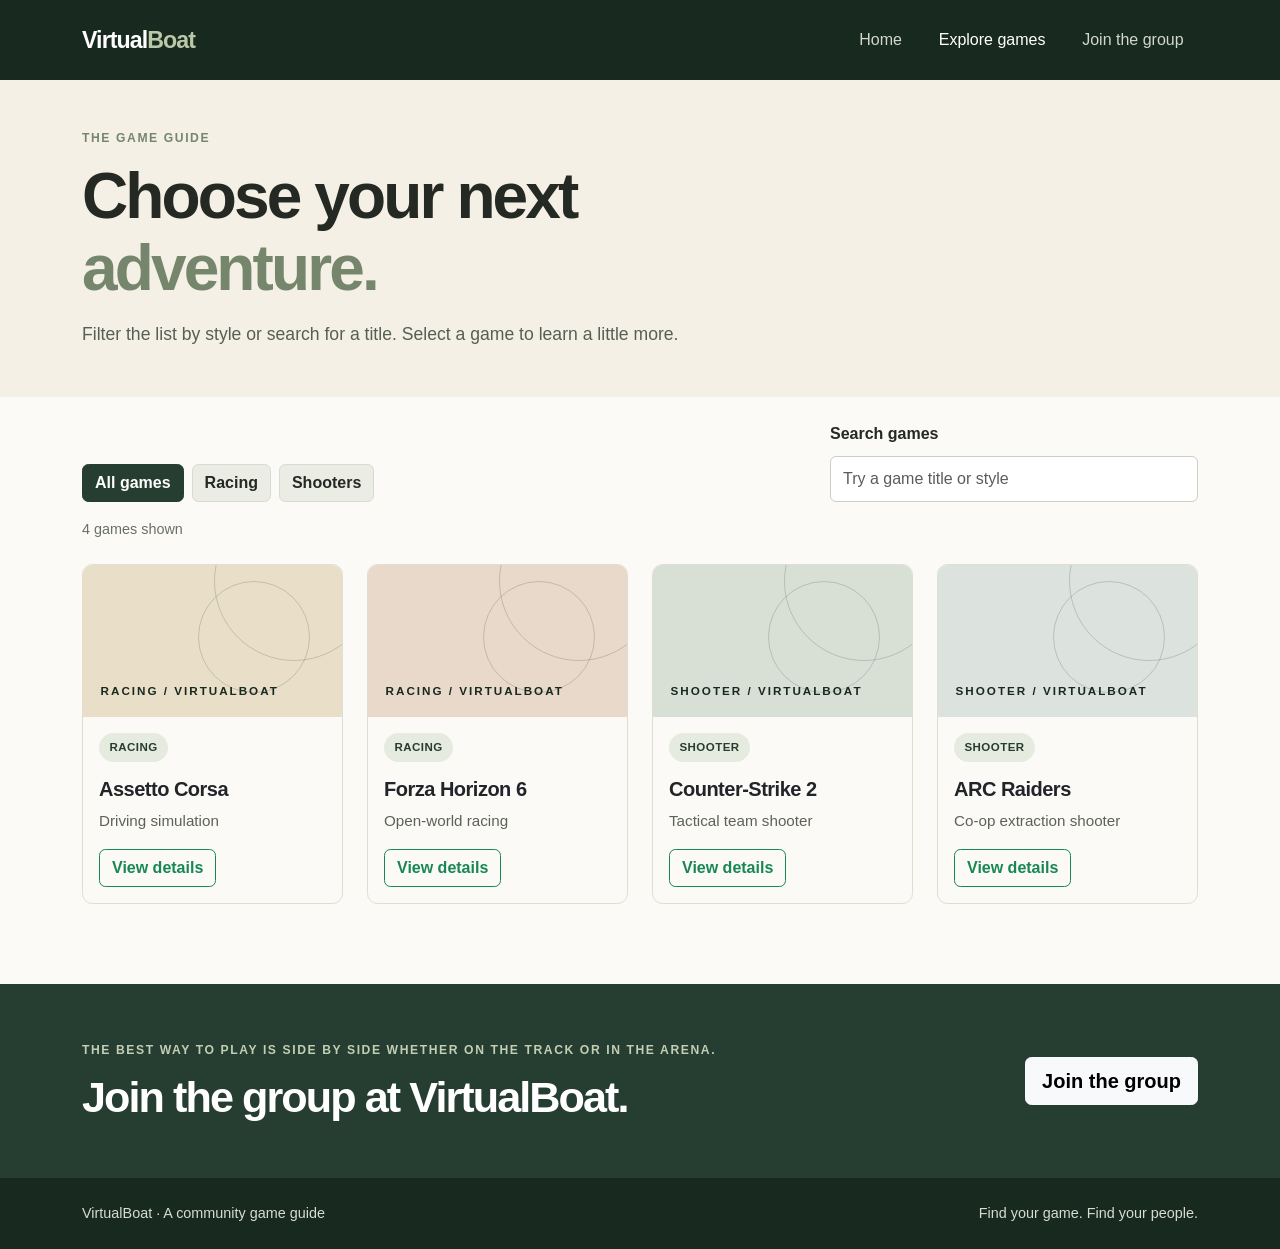
==== Assignment 1 Website/games.html @ ae5b58b9 "Add files via upload" ====
<!doctype html>
<html lang="en">
<head>
  <meta charset="utf-8">
  <meta name="viewport" content="width=device-width, initial-scale=1">
  <meta name="description" content="Explore racing and shooter games on VirtualBoat.">
  <title>Explore Games | VirtualBoat</title>
  <link href="https://cdn.jsdelivr.net/npm/bootstrap@5.3.3/dist/css/bootstrap.min.css" rel="stylesheet">
  <link href="css/styles.css" rel="stylesheet">
</head>
<body>
  <header>
    <nav class="navbar navbar-expand-lg navbar-dark site-nav">
      <div class="container">
        <a class="navbar-brand" href="index.html">Virtual<span>Boat</span></a>
        <button class="navbar-toggler" type="button" data-bs-toggle="collapse" data-bs-target="#siteNavigation" aria-controls="siteNavigation" aria-expanded="false" aria-label="Toggle navigation">
          <span class="navbar-toggler-icon"></span>
        </button>
        <div class="collapse navbar-collapse" id="siteNavigation">
          <ul class="navbar-nav ms-auto align-items-lg-center gap-lg-2">
            <li class="nav-item"><a class="nav-link" href="index.html">Home</a></li>
            <li class="nav-item"><a class="nav-link active" aria-current="page" href="games.html">Explore games</a></li>
            <li class="nav-item"><a class="nav-link" href="join.html">Join the group</a></li>
          </ul>
        </div>
      </div>
    </nav>
  </header>

  <main>
    <section class="page-intro">
      <div class="container py-5">
        <p class="eyebrow">The game guide</p>
        <h1>Choose your next <span>adventure.</span></h1>
        <p class="intro-copy">Filter the list by style or search for a title. Select a game to learn a little more.</p>
      </div>
    </section>

    <section class="section-pad pt-4">
      <div class="container">
        <div class="game-controls">
          <div class="filter-group" role="group" aria-label="Filter games by category">
            <button class="btn filter-button active" type="button" data-filter="all" aria-pressed="true">All games</button>
            <button class="btn filter-button" type="button" data-filter="racing" aria-pressed="false">Racing</button>
            <button class="btn filter-button" type="button" data-filter="shooter" aria-pressed="false">Shooters</button>
          </div>
          <div class="search-wrap">
            <label for="gameSearch" class="form-label">Search games</label>
            <input class="form-control" type="search" id="gameSearch" placeholder="Try a game title or style" autocomplete="off">
          </div>
        </div>
        <p class="results-count" id="resultsCount" aria-live="polite"></p>
        <div class="row g-4" id="gamesGrid" aria-live="polite"></div>
        <p class="empty-state d-none" id="emptyState">No games match your search. Try another title or category.</p>
      </div>
    </section>

    <section class="join-banner">
      <div class="container d-flex flex-column flex-md-row align-items-md-center justify-content-between gap-3">
        <div>
          <p class="eyebrow">The best way to play is side by side whether on the track or in the arena.</p>
          <h2>Join the group at VirtualBoat.</h2>
        </div>
        <a class="btn btn-light btn-lg" href="join.html">Join the group</a>
      </div>
    </section>
  </main>

  <footer class="site-footer">
    <div class="container d-flex flex-column flex-sm-row justify-content-between gap-2">
      <span>VirtualBoat · A community game guide</span>
      <span>Find your game. Find your people.</span>
    </div>
  </footer>

  <div class="modal fade" id="gameDetailsModal" tabindex="-1" aria-labelledby="gameDetailsTitle" aria-hidden="true">
    <div class="modal-dialog modal-dialog-centered">
      <div class="modal-content game-modal">
        <div class="modal-header">
          <div>
            <p class="eyebrow mb-1" id="gameDetailsGenre"></p>
            <h2 class="modal-title fs-4" id="gameDetailsTitle"></h2>
          </div>
          <button type="button" class="btn-close" data-bs-dismiss="modal" aria-label="Close"></button>
        </div>
        <div class="modal-body">
          <p id="gameDetailsDescription"></p>
          <p class="mb-0"><strong>Style:</strong> <span id="gameDetailsStyle"></span></p>
        </div>
        <div class="modal-footer">
          <a class="btn btn-primary" href="join.html">Join the community</a>
          <button type="button" class="btn btn-outline-secondary" data-bs-dismiss="modal">Close</button>
        </div>
      </div>
    </div>
  </div>

  <script src="https://code.jquery.com/jquery-3.7.1.min.js"></script>
  <script src="https://cdn.jsdelivr.net/npm/bootstrap@5.3.3/dist/js/bootstrap.bundle.min.js"></script>
  <script src="js/app.js"></script>
</body>
</html>
---- Assignment 1 Website/css/styles.css ----
:root {
  --forest: #263d31;
  --forest-deep: #18291f;
  --moss: #76866c;
  --cream: #f4f0e5;
  --paper: #fbfaf6;
  --charcoal: #242923;
  --muted: #697066;
  --line: #deded1;
  --clay: #c27e59;
}

body {
  background: var(--paper);
  color: var(--charcoal);
  font-family: "Segoe UI", Arial, sans-serif;
  line-height: 1.65;
}

a {
  color: inherit;
}

.site-nav {
  background: var(--forest-deep);
  padding: 1rem 0;
}

.navbar-brand {
  color: #fff;
  font-size: 1.45rem;
  font-weight: 750;
  letter-spacing: -0.04em;
}

.navbar-brand span {
  color: #bac8a8;
}

.navbar-nav .nav-link {
  color: #d1d7cd;
  padding-inline: 0.9rem !important;
}

.navbar-nav .nav-link:hover,
.navbar-nav .nav-link:focus,
.navbar-nav .nav-link.active {
  color: #fff;
}

.hero-section {
  background: var(--forest);
  color: #fff;
  overflow: hidden;
}

.py-lg-6 {
  padding-block: 6rem !important;
}

.eyebrow {
  color: var(--moss);
  font-size: 0.76rem;
  font-weight: 750;
  letter-spacing: 0.13em;
  margin-bottom: 0.8rem;
  text-transform: uppercase;
}

.hero-section .eyebrow,
.join-banner .eyebrow {
  color: #c3cfb4;
}

h1,
h2,
h3 {
  font-weight: 750;
  letter-spacing: -0.045em;
  line-height: 1.12;
}

h1 {
  font-size: clamp(2.65rem, 6vw, 5.2rem);
  max-width: 11ch;
}

h1 span {
  color: #c5d2b6;
}

.hero-copy {
  color: #e0e5dc;
  font-size: 1.15rem;
  margin-top: 1.4rem;
  max-width: 38rem;
}

.btn {
  border-radius: 0.4rem;
  font-weight: 650;
}

.btn-primary {
  --bs-btn-bg: var(--forest);
  --bs-btn-border-color: var(--forest);
  --bs-btn-hover-bg: var(--forest-deep);
  --bs-btn-hover-border-color: var(--forest-deep);
  --bs-btn-active-bg: var(--forest-deep);
  --bs-btn-active-border-color: var(--forest-deep);
  --bs-btn-focus-shadow-rgb: 38, 61, 49;
}

.hero-section .btn-primary {
  --bs-btn-bg: #d6dfc9;
  --bs-btn-border-color: #d6dfc9;
  --bs-btn-color: var(--forest-deep);
  --bs-btn-hover-bg: #fff;
  --bs-btn-hover-border-color: #fff;
  --bs-btn-hover-color: var(--forest-deep);
}

.hero-section .btn-outline-light {
  --bs-btn-hover-color: var(--forest-deep);
}

.hero-art {
  align-items: center;
  aspect-ratio: 1.08;
  background: #314a3c;
  border: 1px solid rgba(255, 255, 255, 0.15);
  border-radius: 50%;
  display: flex;
  justify-content: center;
  margin-inline: auto;
  max-width: 25rem;
  overflow: hidden;
  position: relative;
  width: 100%;
}

.hero-art::before,
.hero-art::after {
  border: 1px solid rgba(221, 229, 210, 0.3);
  border-radius: 50%;
  content: "";
  position: absolute;
}

.hero-art::before {
  height: 72%;
  transform: rotate(-35deg) scaleX(1.35);
  width: 72%;
}

.hero-art::after {
  height: 55%;
  transform: rotate(40deg) scaleX(1.4);
  width: 55%;
}

.hero-orbit {
  border-radius: 50%;
  height: 1rem;
  position: absolute;
  width: 1rem;
}

.orbit-one {
  background: #c98b68;
  left: 24%;
  top: 27%;
}

.orbit-two {
  background: #c7d2b8;
  bottom: 22%;
  right: 23%;
}

.hero-art-mark {
  color: rgba(242, 241, 228, 0.9);
  font-size: clamp(4rem, 10vw, 7rem);
  font-weight: 800;
  letter-spacing: -0.1em;
  position: relative;
  z-index: 1;
}

.hero-art-label {
  bottom: 15%;
  color: #e1e7d9;
  font-size: 0.63rem;
  font-weight: 700;
  letter-spacing: 0.2em;
  position: absolute;
  z-index: 2;
}

.section-pad {
  padding-block: 5rem;
}

.section-muted {
  background: var(--cream);
}

.section-heading {
  align-items: end;
  display: flex;
  flex-wrap: wrap;
  gap: 1rem;
  justify-content: space-between;
  margin-bottom: 2rem;
}

.section-heading h2,
.join-banner h2 {
  font-size: clamp(1.9rem, 4vw, 2.7rem);
  margin-bottom: 0;
}

.text-link {
  color: var(--forest);
  font-weight: 700;
  text-decoration-color: rgba(38, 61, 49, 0.35);
  text-underline-offset: 0.25em;
}

.text-link:hover,
.text-link:focus {
  color: var(--forest-deep);
  text-decoration-color: currentColor;
}

.category-panel {
  background: #e9e7d9;
  border: 1px solid #ddded0;
  border-radius: 0.75rem;
  min-height: 16rem;
  overflow: hidden;
  padding: clamp(1.5rem, 4vw, 2.5rem);
  position: relative;
}

.category-panel::after {
  border: 1px solid rgba(38, 61, 49, 0.16);
  border-radius: 50%;
  content: "";
  height: 15rem;
  position: absolute;
  right: -4rem;
  top: 2rem;
  width: 15rem;
}

.shooter-panel {
  background: #e1e6dc;
}

.category-index {
  color: var(--moss);
  font-size: 0.74rem;
  font-weight: 750;
  letter-spacing: 0.12em;
}

.category-panel h3 {
  font-size: clamp(1.55rem, 3vw, 2rem);
  margin: 2rem 0 0.7rem;
  max-width: 17rem;
  position: relative;
  z-index: 1;
}

.category-panel p,
.category-panel a {
  max-width: 27rem;
  position: relative;
  z-index: 1;
}

.category-panel p {
  color: #535b52;
}

.game-card {
  height: 100%;
}

.game-card .card {
  background: var(--paper);
  border: 1px solid var(--line);
  border-radius: 0.65rem;
  height: 100%;
  overflow: hidden;
  transition: transform 160ms ease, box-shadow 160ms ease;
}

.game-card .card:hover {
  box-shadow: 0 0.8rem 2rem rgba(36, 41, 35, 0.1);
  transform: translateY(-3px);
}

.game-art {
  align-items: end;
  background: #dce4d6;
  display: flex;
  min-height: 9.5rem;
  overflow: hidden;
  padding: 1.1rem;
  position: relative;
}

.game-art::before,
.game-art::after {
  border: 1px solid rgba(38, 61, 49, 0.2);
  border-radius: 50%;
  content: "";
  position: absolute;
}

.game-art::before {
  height: 10rem;
  right: -2rem;
  top: -4rem;
  width: 10rem;
}

.game-art::after {
  height: 7rem;
  right: 2rem;
  top: 1rem;
  width: 7rem;
}

.game-art.racing-art {
  background: #e9dfc9;
}

.game-art.shooter-art {
  background: #d8e0d6;
}

.game-art.arc-art {
  background: #dce2de;
}

.game-art.forza-art {
  background: #e8d9cb;
}

.game-art-label {
  color: var(--forest-deep);
  font-size: 0.73rem;
  font-weight: 800;
  letter-spacing: 0.17em;
  position: relative;
  text-transform: uppercase;
  z-index: 1;
}

.genre-badge {
  background: #e6ebdf;
  border-radius: 99rem;
  color: var(--forest);
  display: inline-block;
  font-size: 0.72rem;
  font-weight: 750;
  letter-spacing: 0.04em;
  padding: 0.3rem 0.65rem;
  text-transform: uppercase;
}

.game-card .card-title {
  font-size: 1.25rem;
  letter-spacing: -0.025em;
}

.game-card .card-text {
  color: #5c625a;
  font-size: 0.95rem;
}

.game-card .card-body {
  display: flex;
  flex-direction: column;
}

.game-card .card-body .btn {
  align-self: flex-start;
  margin-top: auto;
}

.join-banner {
  background: var(--forest);
  color: #fff;
  padding-block: 3.5rem;
}

.join-banner h2 {
  max-width: 35rem;
}

.site-footer {
  background: var(--forest-deep);
  color: #d7ddd2;
  font-size: 0.9rem;
  padding-block: 1.5rem;
}

.page-intro {
  background: var(--cream);
}

.page-intro h1 {
  font-size: clamp(2.5rem, 5vw, 4.25rem);
  max-width: 18ch;
}

.page-intro h1 span {
  color: var(--moss);
}

.intro-copy {
  color: #575f55;
  font-size: 1.1rem;
  margin-bottom: 0;
  margin-top: 1rem;
  max-width: 40rem;
}

.game-controls {
  align-items: end;
  display: flex;
  flex-wrap: wrap;
  gap: 1.5rem;
  justify-content: space-between;
  margin-bottom: 1rem;
}

.filter-group {
  display: flex;
  flex-wrap: wrap;
  gap: 0.5rem;
}

.filter-button {
  background: #ebece4;
  border: 1px solid #d6dbd0;
  color: var(--charcoal);
}

.filter-button:hover,
.filter-button:focus,
.filter-button.active {
  background: var(--forest);
  border-color: var(--forest);
  color: #fff;
}

.search-wrap {
  max-width: 23rem;
  width: 100%;
}

.search-wrap .form-label,
.form-label {
  font-weight: 650;
}

.form-control,
.form-select {
  border-color: #cbd0c6;
  min-height: 2.9rem;
}

.form-control:focus,
.form-select:focus {
  border-color: var(--moss);
  box-shadow: 0 0 0 0.2rem rgba(118, 134, 108, 0.2);
}

.results-count {
  color: var(--muted);
  font-size: 0.9rem;
  margin-bottom: 1.4rem;
}

.empty-state {
  background: var(--cream);
  border-radius: 0.5rem;
  color: var(--muted);
  margin-top: 1rem;
  padding: 1.25rem;
}

.signup-card {
  background: #fff;
  border: 1px solid var(--line);
  border-radius: 0.75rem;
  box-shadow: 0 0.75rem 2.5rem rgba(36, 41, 35, 0.06);
  padding: clamp(1.5rem, 5vw, 3rem);
}

.signup-card-heading {
  margin-bottom: 2rem;
}

.signup-card-heading h2 {
  font-size: 2rem;
  margin-bottom: 0.7rem;
}

.signup-card-heading > p:last-child {
  color: var(--muted);
}

.form-feedback {
  color: var(--forest);
  font-weight: 650;
}

.game-modal {
  border: 0;
  border-radius: 0.75rem;
}

.game-modal .modal-header,
.game-modal .modal-body,
.game-modal .modal-footer {
  padding-inline: 1.5rem;
}

.game-modal .modal-header {
  padding-top: 1.5rem;
}

.signup-toast {
  background: #fff;
  border: 1px solid var(--line);
}

@media (max-width: 767.98px) {
  .py-lg-6 {
    padding-block: 3.5rem !important;
  }

  .section-pad {
    padding-block: 3.5rem;
  }

  .hero-art {
    max-width: 18rem;
  }
}

@media (prefers-reduced-motion: reduce) {
  *,
  *::before,
  *::after {
    scroll-behavior: auto !important;
    transition-duration: 0.01ms !important;
  }
}
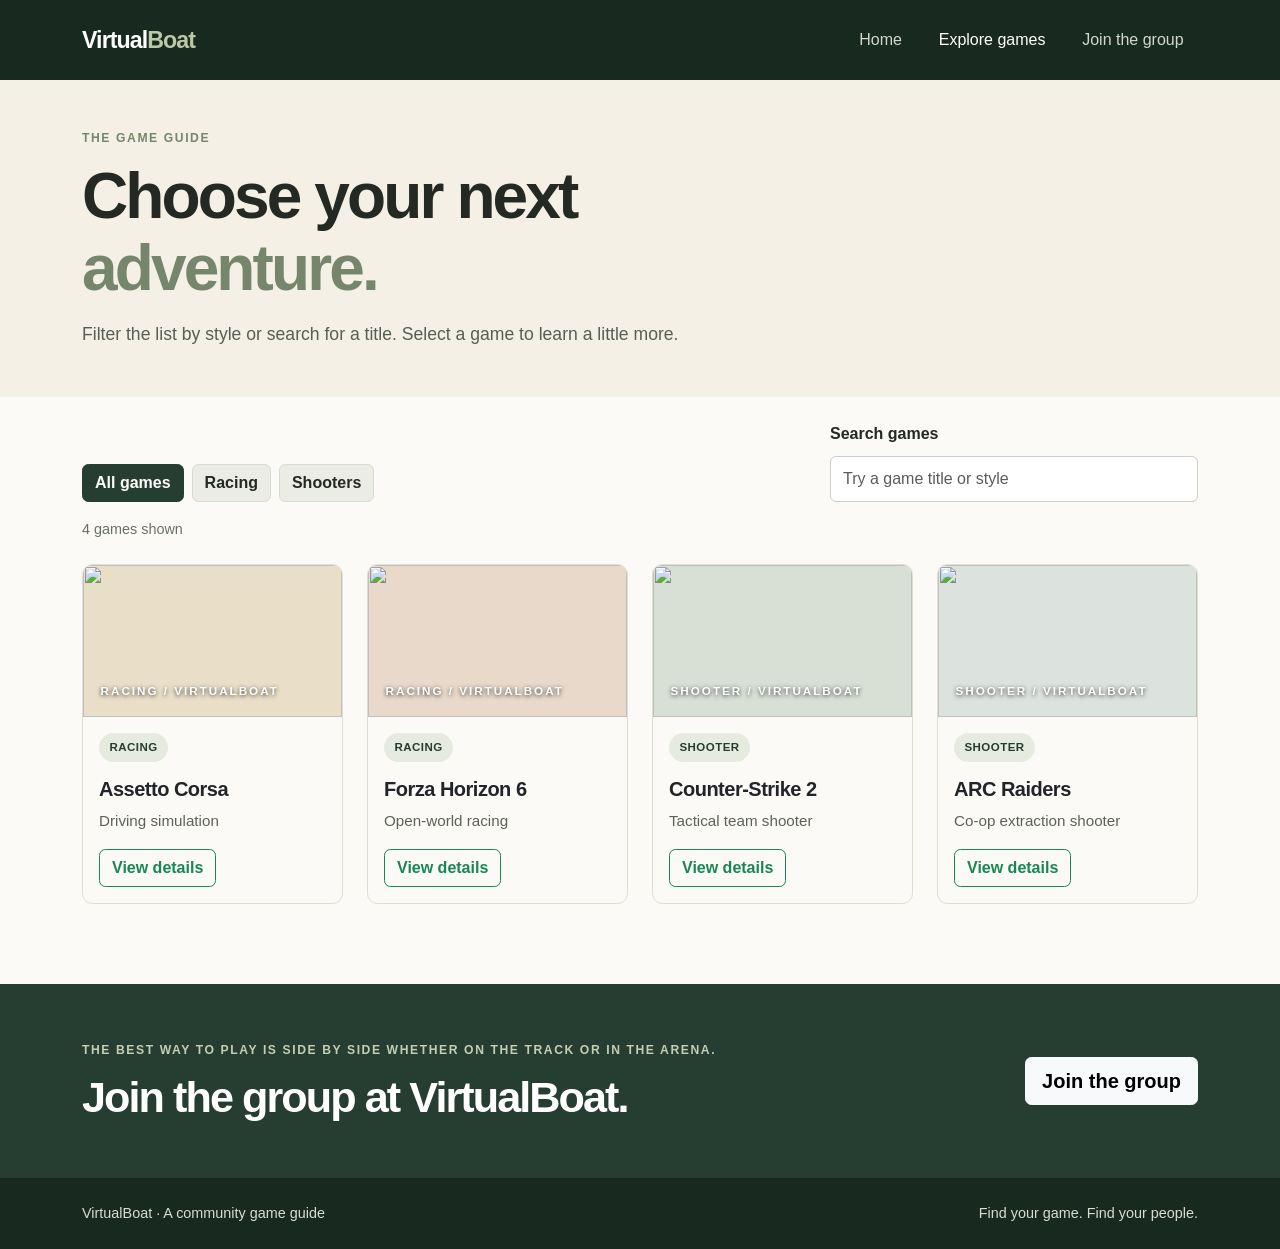
==== commit c5724504: "Enhance game details modal with gallery section Updated the modal for game details to include a gall" ====
--- a/Assignment 1 Website/games.html
+++ b/Assignment 1 Website/games.html
@@ -74,7 +74,7 @@
   </footer>
 
   <div class="modal fade" id="gameDetailsModal" tabindex="-1" aria-labelledby="gameDetailsTitle" aria-hidden="true">
-    <div class="modal-dialog modal-dialog-centered">
+    <div class="modal-dialog modal-dialog-centered modal-lg">
       <div class="modal-content game-modal">
         <div class="modal-header">
           <div>
@@ -84,6 +84,7 @@
           <button type="button" class="btn-close" data-bs-dismiss="modal" aria-label="Close"></button>
         </div>
         <div class="modal-body">
+          <div class="row g-2 mb-3 d-none" id="gameDetailsGallery"></div>
           <p id="gameDetailsDescription"></p>
           <p class="mb-0"><strong>Style:</strong> <span id="gameDetailsStyle"></span></p>
         </div>
--- a/Assignment 1 Website/css/styles.css
+++ b/Assignment 1 Website/css/styles.css
@@ -312,6 +312,14 @@
   position: relative;
 }
 
+.game-art-image {
+  height: 100%;
+  inset: 0;
+  object-fit: cover;
+  position: absolute;
+  width: 100%;
+}
+
 .game-art::before,
 .game-art::after {
   border: 1px solid rgba(38, 61, 49, 0.2);
@@ -334,6 +342,11 @@
   width: 7rem;
 }
 
+.game-art.has-image::before,
+.game-art.has-image::after {
+  display: none;
+}
+
 .game-art.racing-art {
   background: #e9dfc9;
 }
@@ -358,6 +371,11 @@
   position: relative;
   text-transform: uppercase;
   z-index: 1;
+}
+
+.game-art.has-image .game-art-label {
+  color: #fff;
+  text-shadow: 0 1px 4px rgba(0, 0, 0, 0.8);
 }
 
 .genre-badge {
@@ -536,6 +554,14 @@
   padding-top: 1.5rem;
 }
 
+.game-gallery-image {
+  aspect-ratio: 16 / 9;
+  border-radius: 0.35rem;
+  display: block;
+  object-fit: cover;
+  width: 100%;
+}
+
 .signup-toast {
   background: #fff;
   border: 1px solid var(--line);
